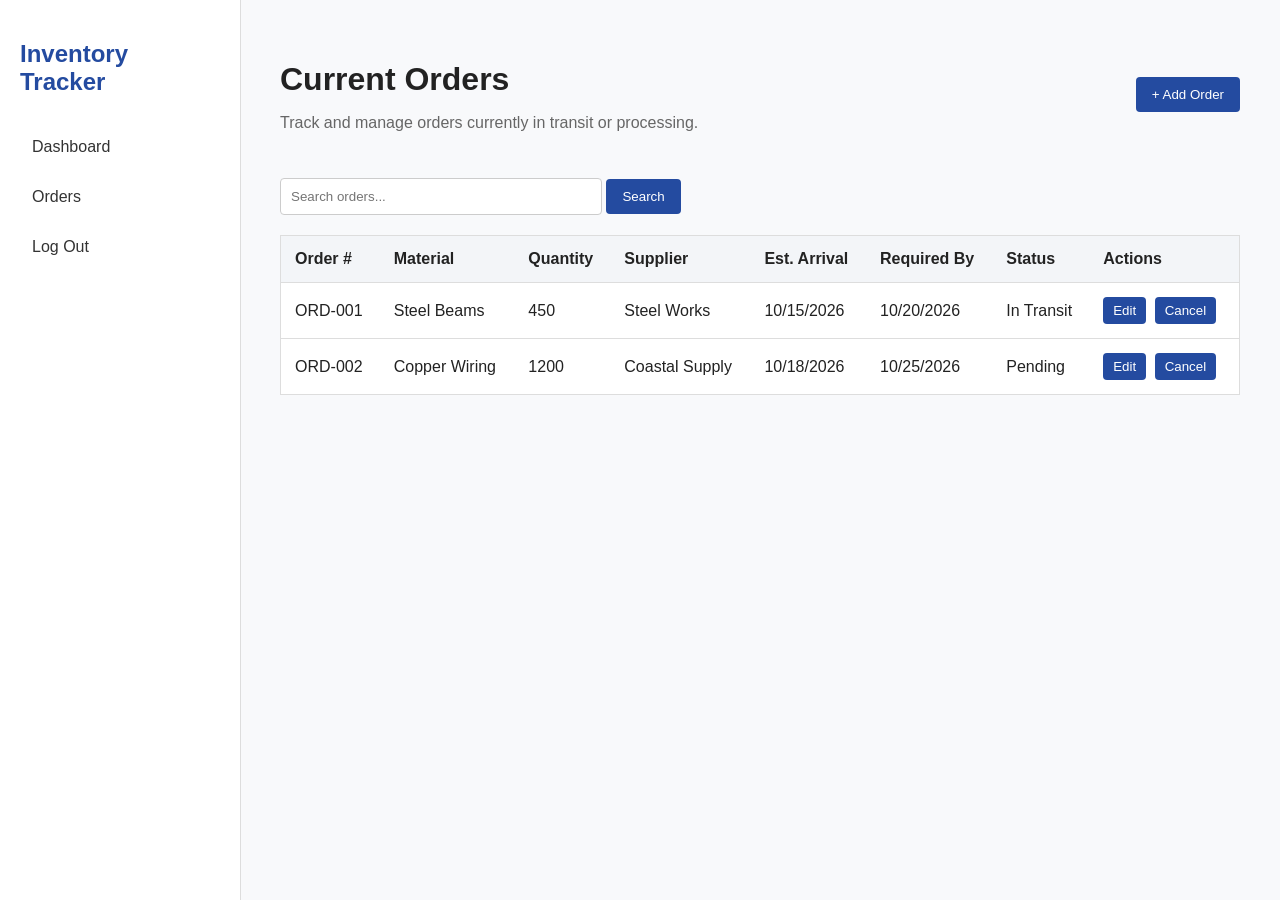
==== index.html @ 844013f5 "interface" ====
<!DOCTYPE html>
<html lang="en">

<head>
    <meta charset="UTF-8">
    <title>Inventory Tracker</title>
    <link rel="stylesheet" href="style.css">
</head>

<body>

<div class="sidebar">
    <h2>Inventory Tracker</h2>

    <a href="#">Dashboard</a>
    <a href="#">Orders</a>
    <a href="#">Log Out</a>
</div>

<div class="main">

    <div class="top">
        <div>
            <h1>Current Orders</h1>
            <p>Track and manage orders currently in transit or processing.</p>
        </div>

        <button onclick="showAddOrder()">+ Add Order</button>
    </div>

    <div class="search">
        <input type="text" placeholder="Search orders...">
        <button>Search</button>
    </div>

    <table id="ordersTable">
        <tr>
            <th>Order #</th>
            <th>Material</th>
            <th>Quantity</th>
            <th>Supplier</th>
            <th>Est. Arrival</th>
            <th>Required By</th>
            <th>Status</th>
            <th>Actions</th>
        </tr>

        <tr>
            <td>ORD-001</td>
            <td>Steel Beams</td>
            <td>450</td>
            <td>Steel Works</td>
            <td>10/15/2026</td>
            <td>10/20/2026</td>
            <td>In Transit</td>
            <td>
                <button onclick="editOrder(this)">Edit</button>
                <button onclick="cancelOrder(this)">Cancel</button>
            </td>
        </tr>

        <tr>
            <td>ORD-002</td>
            <td>Copper Wiring</td>
            <td>1200</td>
            <td>Coastal Supply</td>
            <td>10/18/2026</td>
            <td>10/25/2026</td>
            <td>Pending</td>
            <td>
                <button onclick="editOrder(this)">Edit</button>
                <button onclick="cancelOrder(this)">Cancel</button>
            </td>
        </tr>
    </table>
    <div id="addOrderForm" class="form-box">

        <h2>Add New Order</h2>
        <p>Enter the information for the new order.</p>

        <label>Material</label>
        <input type="text" id="material">

        <label>Quantity</label>
        <input type="number" id="quantity">

        <label>Supplier</label>
        <input type="text" id="supplier">

        <label>Cost</label>
        <input type="number" id="cost">

        <label>Estimated Arrival Date</label>
        <input type="date" id="arrival">

        <label>Required By Date</label>
        <input type="date" id="required">

        <div class="form-buttons">
            <button onclick="hideAddOrder()">Cancel</button>
            <button onclick="saveOrder()">Save Order</button>
        </div>
        <div id="editOrderForm" class="form-box">

            <h2>Update Order</h2>
            <p>Modify the order information below.</p>

            <label>Material</label>
            <input type="text" id="editMaterial">

            <label>Quantity</label>
            <input type="number" id="editQuantity">

            <label>Supplier</label>
            <input type="text" id="editSupplier">

            <label>Estimated Arrival Date</label>
            <input type="date" id="editArrival">

            <label>Required By Date</label>
            <input type="date" id="editRequired">

            <div class="form-buttons">
                <button onclick="hideEditOrder()">Cancel</button>
                <button onclick="saveChanges()">Save Changes</button>
            </div>

        </div>

    </div>

</div>

<script src="script.js"></script>

</body>
</html>
---- style.css ----
body {
    margin: 0;
    font-family: Arial, sans-serif;
    background-color: #f8f9fb;
    color: #222;
}

/* Left side menu */
.sidebar {
    width: 200px;
    height: 100vh;
    background-color: white;
    position: fixed;
    border-right: 1px solid #ddd;
    padding: 20px;
}

.sidebar h2 {
    color: #244ba0;
    margin-bottom: 30px;
}

.sidebar a {
    display: block;
    padding: 12px;
    margin-bottom: 8px;
    text-decoration: none;
    color: #333;
    border-radius: 4px;
}

.sidebar a:hover {
    background-color: #eef3ff;
    color: #244ba0;
}

/* Main page */
.main {
    margin-left: 240px;
    padding: 40px;
}

.top {
    display: flex;
    justify-content: space-between;
    align-items: center;
}

h1 {
    margin-bottom: 5px;
}

p {
    color: #666;
}

/* Buttons */
button {
    background-color: #244ba0;
    color: white;
    border: none;
    padding: 10px 16px;
    border-radius: 4px;
    cursor: pointer;
}

button:hover {
    background-color: #193777;
}

/* Search area */
.search {
    margin-top: 30px;
    margin-bottom: 20px;
}

.search input {
    width: 300px;
    padding: 10px;
    border: 1px solid #ccc;
    border-radius: 4px;
}

/* Orders table */
table {
    width: 100%;
    background-color: white;
    border-collapse: collapse;
    border: 1px solid #ddd;
}

th {
    background-color: #f3f5f8;
}

th,
td {
    padding: 14px;
    text-align: left;
    border-bottom: 1px solid #ddd;
}

td button {
    padding: 6px 10px;
    margin-right: 4px;
}
.form-box {
    display: none;
    background-color: white;
    border: 1px solid #ccc;
    border-radius: 6px;
    padding: 25px;
    margin-top: 30px;
    width: 450px;
}

.form-box label {
    display: block;
    margin-top: 15px;
    margin-bottom: 5px;
    font-weight: bold;
}

.form-box input {
    width: 95%;
    padding: 10px;
    border: 1px solid #ccc;
    border-radius: 4px;
}

.form-buttons {
    margin-top: 25px;
}
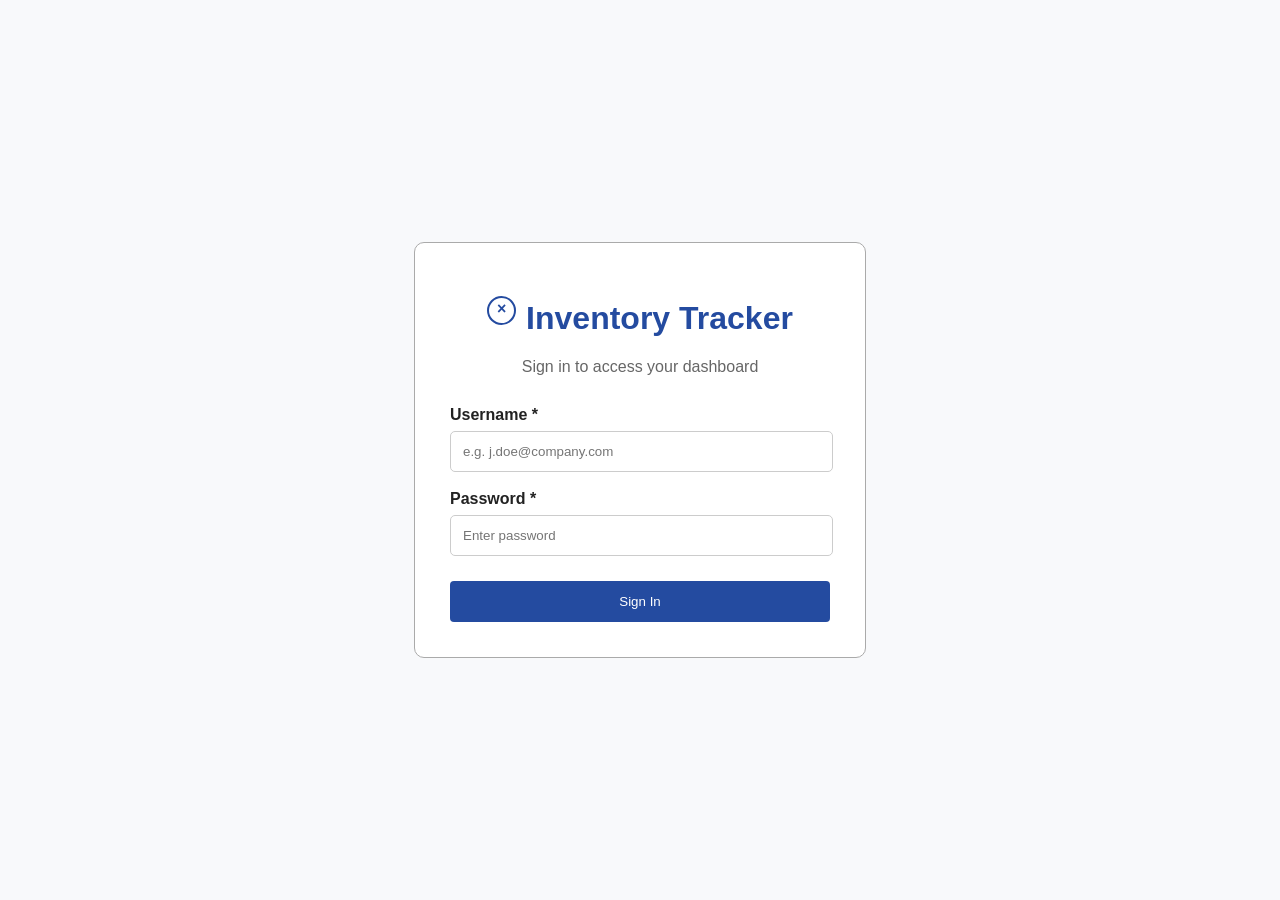
==== commit e042872c: "interface" ====
--- a/index.html
+++ b/index.html
@@ -9,120 +9,343 @@
 
 <body>
 
-<div class="sidebar">
-    <h2>Inventory Tracker</h2>
-
-    <a href="#">Dashboard</a>
-    <a href="#">Orders</a>
-    <a href="#">Log Out</a>
+<!-- LOGIN PAGE -->
+<div id="loginPage" class="login-page">
+
+    <div class="login-box">
+
+        <div class="login-title">
+            <div class="logo-circle">×</div>
+            <h1>Inventory Tracker</h1>
+        </div>
+
+        <p class="login-subtitle">
+            Sign in to access your dashboard
+        </p>
+
+        <label>Username *</label>
+        <input type="text"
+               id="username"
+               placeholder="e.g. j.doe@company.com">
+
+        <label>Password *</label>
+        <input type="password"
+               id="password"
+               placeholder="Enter password">
+
+        <div id="loginError" class="login-error">
+            <strong>Login Failed</strong>
+            <br>
+            Invalid username or password.
+            Please verify your credentials and try again.
+        </div>
+
+        <button class="sign-in-button" onclick="login()">
+            Sign In
+        </button>
+
+    </div>
+
 </div>
 
-<div class="main">
-
-    <div class="top">
-        <div>
-            <h1>Current Orders</h1>
-            <p>Track and manage orders currently in transit or processing.</p>
-        </div>
-
-        <button onclick="showAddOrder()">+ Add Order</button>
-    </div>
-
-    <div class="search">
-        <input type="text" placeholder="Search orders...">
-        <button>Search</button>
-    </div>
-
-    <table id="ordersTable">
-        <tr>
-            <th>Order #</th>
-            <th>Material</th>
-            <th>Quantity</th>
-            <th>Supplier</th>
-            <th>Est. Arrival</th>
-            <th>Required By</th>
-            <th>Status</th>
-            <th>Actions</th>
-        </tr>
-
-        <tr>
-            <td>ORD-001</td>
-            <td>Steel Beams</td>
-            <td>450</td>
-            <td>Steel Works</td>
-            <td>10/15/2026</td>
-            <td>10/20/2026</td>
-            <td>In Transit</td>
-            <td>
-                <button onclick="editOrder(this)">Edit</button>
-                <button onclick="cancelOrder(this)">Cancel</button>
-            </td>
-        </tr>
-
-        <tr>
-            <td>ORD-002</td>
-            <td>Copper Wiring</td>
-            <td>1200</td>
-            <td>Coastal Supply</td>
-            <td>10/18/2026</td>
-            <td>10/25/2026</td>
-            <td>Pending</td>
-            <td>
-                <button onclick="editOrder(this)">Edit</button>
-                <button onclick="cancelOrder(this)">Cancel</button>
-            </td>
-        </tr>
-    </table>
-    <div id="addOrderForm" class="form-box">
-
-        <h2>Add New Order</h2>
-        <p>Enter the information for the new order.</p>
-
-        <label>Material</label>
-        <input type="text" id="material">
-
-        <label>Quantity</label>
-        <input type="number" id="quantity">
-
-        <label>Supplier</label>
-        <input type="text" id="supplier">
-
-        <label>Cost</label>
-        <input type="number" id="cost">
-
-        <label>Estimated Arrival Date</label>
-        <input type="date" id="arrival">
-
-        <label>Required By Date</label>
-        <input type="date" id="required">
-
-        <div class="form-buttons">
-            <button onclick="hideAddOrder()">Cancel</button>
-            <button onclick="saveOrder()">Save Order</button>
-        </div>
-        <div id="editOrderForm" class="form-box">
-
-            <h2>Update Order</h2>
-            <p>Modify the order information below.</p>
+
+<!-- DASHBOARD -->
+<div id="dashboard" class="dashboard">
+
+
+    <!-- LEFT SIDEBAR -->
+    <div class="sidebar">
+
+        <h2>Inventory Tracker</h2>
+
+        <a href="#" onclick="showOrdersPage()">Dashboard</a>
+
+        <a href="#" onclick="showOrdersPage()">Orders</a>
+
+        <a href="#" onclick="logout()">Log Out</a>
+
+    </div>
+
+
+    <!-- CURRENT ORDERS PAGE -->
+    <div class="main" id="ordersPage">
+
+        <!-- PROFILE -->
+        <div class="profile-bar">
+
+            <div class="profile-text">
+                <strong>Manager</strong>
+                <span>Supply Chain Manager</span>
+            </div>
+
+            <div class="profile-circle">
+                M
+            </div>
+
+        </div>
+
+
+        <div class="top">
+
+            <div>
+                <h1>Current Orders</h1>
+
+                <p>
+                    Track and manage orders currently
+                    in transit or processing.
+                </p>
+            </div>
+
+            <button onclick="showAddOrderPage()">
+                + Add Order
+            </button>
+
+        </div>
+
+
+        <!-- SEARCH -->
+        <div class="search">
+
+            <input type="text"
+                   placeholder="Search orders...">
+
+            <button>Search</button>
+
+        </div>
+
+
+        <!-- ORDER TABLE -->
+        <table id="ordersTable">
+
+            <tr>
+
+                <th>Order #</th>
+                <th>Material</th>
+                <th>Quantity</th>
+                <th>Supplier</th>
+                <th>Est. Arrival</th>
+                <th>Required By</th>
+                <th>Status</th>
+                <th>Actions</th>
+
+            </tr>
+
+
+            <tr>
+
+                <td>ORD-001</td>
+                <td>Steel Beams</td>
+                <td>450</td>
+                <td>Steel Works</td>
+                <td>2026-10-15</td>
+                <td>2026-10-20</td>
+                <td>In Transit</td>
+
+                <td>
+
+                    <button onclick="editOrder(this)">
+                        Edit
+                    </button>
+
+                    <button onclick="cancelOrder(this)">
+                        Cancel
+                    </button>
+
+                </td>
+
+            </tr>
+
+
+            <tr>
+
+                <td>ORD-002</td>
+                <td>Copper Wiring</td>
+                <td>1200</td>
+                <td>Coastal Supply</td>
+                <td>2026-10-18</td>
+                <td>2026-10-25</td>
+                <td>Pending</td>
+
+                <td>
+
+                    <button onclick="editOrder(this)">
+                        Edit
+                    </button>
+
+                    <button onclick="cancelOrder(this)">
+                        Cancel
+                    </button>
+
+                </td>
+
+            </tr>
+
+        </table>
+
+    </div>
+
+
+    <!-- ADD ORDER PAGE -->
+    <div class="main order-page" id="addOrderPage">
+
+        <!-- PROFILE -->
+        <div class="profile-bar">
+
+            <div class="profile-text">
+                <strong>Manager</strong>
+                <span>Supply Chain Manager</span>
+            </div>
+
+            <div class="profile-circle">
+                M
+            </div>
+
+        </div>
+
+
+        <h1>Add New Order</h1>
+
+        <p>
+            Input a new material supply order
+            into the tracking system.
+        </p>
+
+
+        <div class="order-form">
+
+            <h3>Order Specifications</h3>
+
 
             <label>Material</label>
-            <input type="text" id="editMaterial">
+
+            <input type="text"
+                   id="material"
+                   placeholder="Enter material">
+
 
             <label>Quantity</label>
-            <input type="number" id="editQuantity">
+
+            <input type="number"
+                   id="quantity"
+                   placeholder="Enter quantity">
+
 
             <label>Supplier</label>
-            <input type="text" id="editSupplier">
+
+            <input type="text"
+                   id="supplier"
+                   placeholder="Enter supplier">
+
+
+            <label>Cost</label>
+
+            <input type="number"
+                   id="cost"
+                   placeholder="Enter cost">
+
 
             <label>Estimated Arrival Date</label>
-            <input type="date" id="editArrival">
+
+            <input type="date"
+                   id="arrival">
+
 
             <label>Required By Date</label>
-            <input type="date" id="editRequired">
+
+            <input type="date"
+                   id="required">
+
 
             <div class="form-buttons">
-                <button onclick="hideEditOrder()">Cancel</button>
-                <button onclick="saveChanges()">Save Changes</button>
+
+                <button class="cancel-button"
+                        onclick="showOrdersPage()">
+                    Cancel
+                </button>
+
+                <button onclick="saveOrder()">
+                    Save Order
+                </button>
+
+            </div>
+
+        </div>
+
+    </div>
+
+
+    <!-- UPDATE ORDER PAGE -->
+    <div class="main order-page" id="editOrderPage">
+
+        <!-- PROFILE -->
+        <div class="profile-bar">
+
+            <div class="profile-text">
+                <strong>Manager</strong>
+                <span>Supply Chain Manager</span>
+            </div>
+
+            <div class="profile-circle">
+                M
+            </div>
+
+        </div>
+
+
+        <h1>Update Order</h1>
+
+        <p>
+            Modify an order to ensure all
+            information is correct.
+        </p>
+
+
+        <div class="order-form">
+
+            <h3>Edit Specifications</h3>
+
+
+            <label>Material</label>
+
+            <input type="text"
+                   id="editMaterial">
+
+
+            <label>Quantity</label>
+
+            <input type="number"
+                   id="editQuantity">
+
+
+            <label>Supplier</label>
+
+            <input type="text"
+                   id="editSupplier">
+
+
+            <label>Estimated Arrival Date</label>
+
+            <input type="date"
+                   id="editArrival">
+
+
+            <label>Required By Date</label>
+
+            <input type="date"
+                   id="editRequired">
+
+
+            <div class="form-buttons">
+
+                <button class="cancel-button"
+                        onclick="showOrdersPage()">
+                    Cancel
+                </button>
+
+                <button onclick="saveChanges()">
+                    Save Changes
+                </button>
+
             </div>
 
         </div>
@@ -131,7 +354,9 @@
 
 </div>
 
+
 <script src="script.js"></script>
 
 </body>
+
 </html>
--- a/style.css
+++ b/style.css
@@ -5,7 +5,93 @@
     color: #222;
 }
 
-/* Left side menu */
+
+/* LOGIN PAGE */
+
+.login-page {
+    height: 100vh;
+    display: flex;
+    justify-content: center;
+    align-items: center;
+    background-color: #f8f9fb;
+}
+
+.login-box {
+    width: 380px;
+    background-color: white;
+    border: 1px solid #aaa;
+    border-radius: 10px;
+    padding: 35px;
+}
+
+.login-title {
+    display: flex;
+    justify-content: center;
+    align-items: center;
+    gap: 10px;
+}
+
+.login-title h1 {
+    color: #244ba0;
+}
+
+.logo-circle {
+    width: 25px;
+    height: 25px;
+    border: 2px solid #244ba0;
+    color: #244ba0;
+    border-radius: 50%;
+    text-align: center;
+    line-height: 22px;
+    font-weight: bold;
+}
+
+.login-subtitle {
+    text-align: center;
+    margin-bottom: 30px;
+    color: #666;
+}
+
+.login-box label {
+    display: block;
+    font-weight: bold;
+    margin-top: 18px;
+    margin-bottom: 7px;
+}
+
+.login-box input {
+    width: 94%;
+    padding: 12px;
+    border: 1px solid #ccc;
+    border-radius: 5px;
+}
+
+.sign-in-button {
+    width: 100%;
+    margin-top: 25px;
+    padding: 13px;
+}
+
+.login-error {
+    display: none;
+    background-color: #fff0f0;
+    border: 1px solid #e4aaaa;
+    color: #b52b2b;
+    padding: 15px;
+    margin-top: 20px;
+    border-radius: 5px;
+}
+
+
+/* DASHBOARD */
+
+.dashboard {
+    display: none;
+}
+
+
+/* LEFT SIDE MENU */
+
 .sidebar {
     width: 200px;
     height: 100vh;
@@ -34,7 +120,9 @@
     color: #244ba0;
 }
 
-/* Main page */
+
+/* MAIN PAGE */
+
 .main {
     margin-left: 240px;
     padding: 40px;
@@ -54,7 +142,48 @@
     color: #666;
 }
 
-/* Buttons */
+
+/* PROFILE */
+
+.profile-bar {
+    display: flex;
+    justify-content: flex-end;
+    align-items: center;
+    gap: 10px;
+    margin-bottom: 25px;
+}
+
+.profile-text {
+    text-align: right;
+}
+
+.profile-text strong {
+    display: block;
+}
+
+.profile-text span {
+    display: block;
+    font-size: 12px;
+    color: #777;
+}
+
+.profile-circle {
+    width: 38px;
+    height: 38px;
+    background-color: #244ba0;
+    color: white;
+    border-radius: 50%;
+
+    display: flex;
+    justify-content: center;
+    align-items: center;
+
+    font-weight: bold;
+}
+
+
+/* BUTTONS */
+
 button {
     background-color: #244ba0;
     color: white;
@@ -68,7 +197,14 @@
     background-color: #193777;
 }
 
-/* Search area */
+button:disabled {
+    background-color: #999;
+    cursor: not-allowed;
+}
+
+
+/* SEARCH */
+
 .search {
     margin-top: 30px;
     margin-bottom: 20px;
@@ -81,7 +217,9 @@
     border-radius: 4px;
 }
 
-/* Orders table */
+
+/* ORDER TABLE */
+
 table {
     width: 100%;
     background-color: white;
@@ -104,24 +242,37 @@
     padding: 6px 10px;
     margin-right: 4px;
 }
-.form-box {
+
+
+/* ADD AND UPDATE PAGES */
+
+.order-page {
     display: none;
+}
+
+.order-form {
+    width: 500px;
     background-color: white;
     border: 1px solid #ccc;
     border-radius: 6px;
     padding: 25px;
     margin-top: 30px;
-    width: 450px;
-}
-
-.form-box label {
+}
+
+.order-form h3 {
+    margin-top: 0;
+    border-bottom: 1px solid #ddd;
+    padding-bottom: 15px;
+}
+
+.order-form label {
     display: block;
     margin-top: 15px;
     margin-bottom: 5px;
     font-weight: bold;
 }
 
-.form-box input {
+.order-form input {
     width: 95%;
     padding: 10px;
     border: 1px solid #ccc;
@@ -130,4 +281,17 @@
 
 .form-buttons {
     margin-top: 25px;
+    text-align: right;
+}
+
+.form-buttons button {
+    margin-left: 8px;
+}
+
+.cancel-button {
+    background-color: #777;
+}
+
+.cancel-button:hover {
+    background-color: #555;
 }
